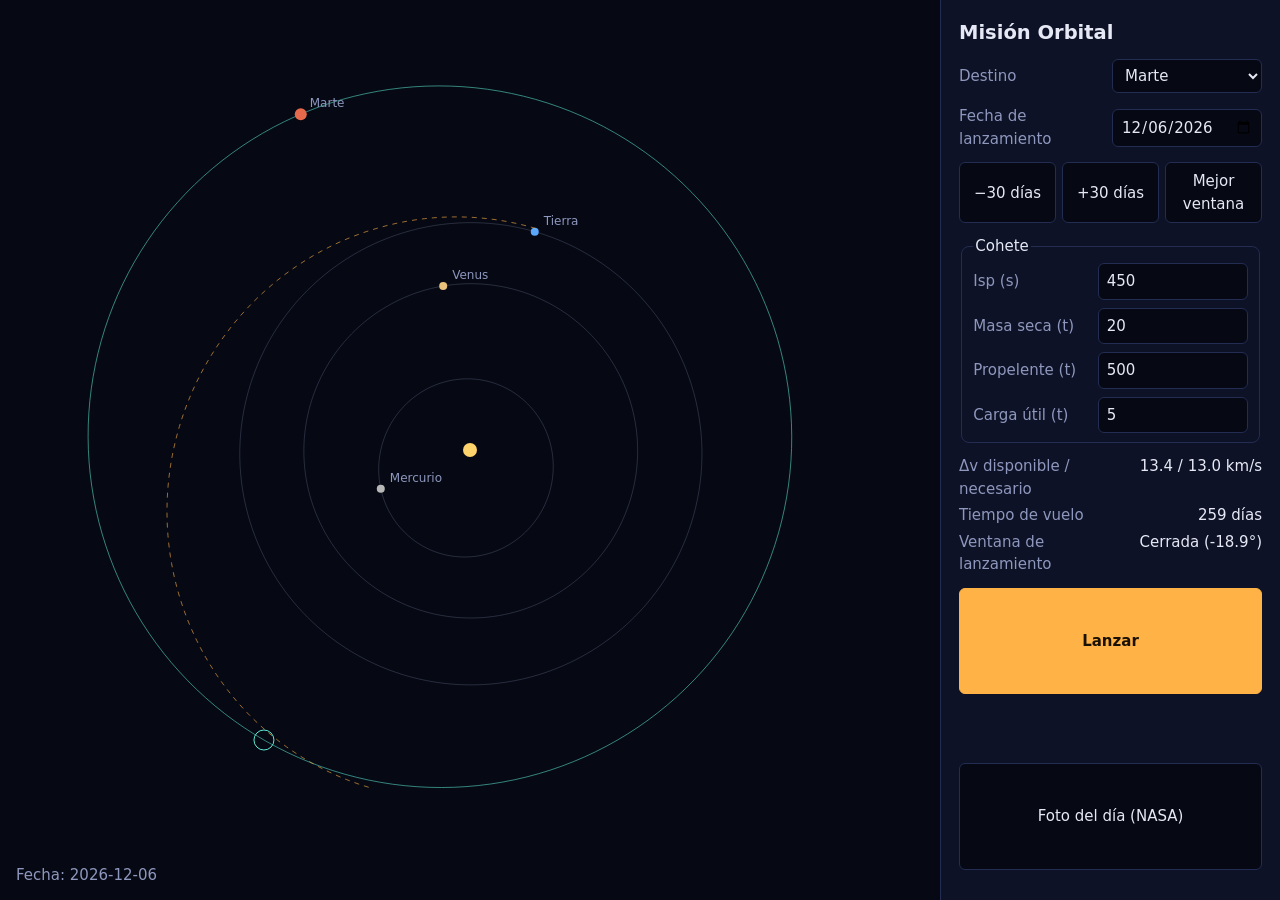
==== index.html @ aad51f3d "Agregar proyecto Mision Orbital" ====
<!DOCTYPE html>
<!-- Indica que el documento utiliza HTML5 -->

<html lang="es">
<!-- Elemento raíz del documento. lang="es" indica que el contenido está en español -->

<head>
    <!-- Contiene información y configuraciones generales de la página -->

    <meta charset="UTF-8">
    <!-- Permite utilizar caracteres especiales como ñ, acentos y símbolos -->

    <meta name="viewport" content="width=device-width, initial-scale=1">
    <!-- Adapta el ancho de la página al dispositivo donde se visualiza.
         initial-scale=1 establece el zoom inicial al 100% -->

    <title>Misión Orbital · codec37</title>
    <!-- Define el título que aparece en la pestaña del navegador -->

    <link rel="stylesheet" href="css/style.css">
    <!-- Conecta el documento HTML con la hoja de estilos CSS.
         Aquí se define el diseño, colores, tamaños y distribución visual -->

</head>

<body>
<!-- Contiene todos los elementos visibles de la página web -->

    <main class="layout">
    <!-- Contenedor principal de la aplicación.
         La clase layout permite aplicar estilos mediante CSS -->

        <section class="map-wrap">
        <!-- Sección destinada a mostrar el mapa del sistema solar -->

            <canvas id="map" aria-label="Mapa 2D del sistema solar"></canvas>
            <!-- Canvas es un área de dibujo donde JavaScript puede representar
                 gráficamente los planetas, órbitas y elementos del sistema solar.

                 id="map" permite identificarlo desde JavaScript.
                 aria-label proporciona una descripción accesible del elemento -->

            <div id="hud" class="hud">
                Elige destino y fecha de lanzamiento
            </div>
            <!-- HUD (Head-Up Display): muestra información sobre la misión
                 directamente sobre el mapa, como mensajes y datos de vuelo -->

        </section>

        <aside class="panel">
        <!-- Panel lateral que contiene los controles y datos de la misión -->

            <h1>Misión Orbital</h1>
            <!-- Título principal de la aplicación -->

            <label>Destino
                <select id="dest"></select>
            </label>
            <!-- Permite seleccionar el planeta o destino de la misión.
                 El select se encuentra vacío inicialmente porque JavaScript
                 puede agregar las opciones dinámicamente.

                 id="dest" permite acceder al selector desde JavaScript -->

            <label>Fecha de lanzamiento
                <input type="date" id="date">
            </label>
            <!-- Campo para seleccionar la fecha de lanzamiento.
                 input type="date" muestra un selector de fechas -->

            <div class="row">
            <!-- Agrupa horizontalmente los botones de control de fechas -->

                <button id="prev" type="button">−30 días</button>
                <!-- Botón que permite retroceder 30 días en la fecha seleccionada -->

                <button id="next" type="button">+30 días</button>
                <!-- Botón que permite avanzar 30 días en la fecha seleccionada -->

                <button id="window" type="button">Mejor ventana</button>
                <!-- Botón que permite buscar la mejor ventana de lanzamiento
                     según las condiciones orbitales -->

            </div>

            <fieldset>
            <!-- Agrupa los parámetros relacionados con el cohete -->

                <legend>Cohete</legend>
                <!-- Título del grupo de parámetros -->

                <label>Isp (s)
                    <input id="isp" type="number" value="450" min="200" max="1000">
                </label>
                <!-- Permite introducir el impulso específico del motor.
                     Se mide en segundos y representa la eficiencia del motor.

                     value="450": valor inicial.
                     min="200": valor mínimo permitido.
                     max="1000": valor máximo permitido -->

                <label>Masa seca (t)
                    <input id="dry" type="number" value="20" min="1">
                </label>
                <!-- Permite introducir la masa del cohete sin combustible.
                     Se expresa en toneladas.
                     value="20" establece la masa inicial -->

                <label>Propelente (t)
                    <input id="prop" type="number" value="500" min="1">
                </label>
                <!-- Permite establecer la cantidad de combustible o propelente.
                     Se expresa en toneladas.
                     value="500" establece la cantidad inicial -->

                <label>Carga útil (t)
                    <input id="pay" type="number" value="5" min="0.1" step="0.1">
                </label>
                <!-- Permite introducir la masa de la carga útil que transportará
                     el cohete, por ejemplo, un satélite o instrumentos científicos.

                     value="5": valor inicial de cinco toneladas.
                     min="0.1": valor mínimo permitido.
                     step="0.1": permite modificar el valor en incrementos de 0.1 -->

            </fieldset>

            <dl class="readout">
            <!-- Lista de descripción que muestra los resultados de los cálculos -->

                <dt>Δv disponible / necesario</dt>
                <dd id="r-dv">–</dd>
                <!-- Δv (Delta-v) representa el cambio de velocidad que puede
                     proporcionar el cohete.

                     El elemento dd muestra el resultado calculado por JavaScript.
                     Inicialmente aparece un guion -->

                <dt>Tiempo de vuelo</dt>
                <dd id="r-days">–</dd>
                <!-- Muestra la duración estimada del viaje espacial.
                     JavaScript actualizará este valor -->

                <dt>Ventana de lanzamiento</dt>
                <dd id="r-win">–</dd>
                <!-- Muestra información sobre las fechas favorables para lanzar
                     el cohete, según la posición orbital de los planetas -->

            </dl>

            <button id="launch" class="primary" type="button">Lanzar</button>
            <!-- Botón principal que ejecuta la simulación del lanzamiento.
                 La clase primary permite darle un estilo visual destacado -->

            <p id="msg" role="status"></p>
            <!-- Espacio destinado a mostrar mensajes al usuario.
                 Por ejemplo: lanzamiento exitoso, misión no viable o errores.

                 role="status" permite que los lectores de pantalla
                 anuncien los cambios de contenido -->

            <button id="apod" type="button">Foto del día (NASA)</button>
            <!-- Botón que permite solicitar la fotografía astronómica del día
                 mediante la API de la NASA -->

            <div id="apodbox"></div>
            <!-- Contenedor donde JavaScript puede insertar la fotografía
                 y la información obtenida de la API de la NASA -->

        </aside>

    </main>

    <!-- Archivos JavaScript que contienen la lógica de la aplicación.
         Se cargan al final del body para que los elementos HTML
         estén disponibles cuando se ejecuten los scripts -->

    <script src="js/config.js"></script>
    <!-- Contiene configuraciones generales de la aplicación -->

    <script src="js/data.js"></script>
    <!-- Contiene los datos necesarios para la simulación,
         como información de los planetas y sus características orbitales -->

    <script src="js/physics.js"></script>
    <!-- Contiene las funciones matemáticas y físicas utilizadas
         para calcular velocidades, Δv y otros parámetros de la misión -->

    <script src="js/api.js"></script>
    <!-- Gestiona las conexiones con servicios externos,
         como la API de la NASA -->

    <script src="js/map.js"></script>
    <!-- Se encarga de dibujar y actualizar el mapa del sistema solar
         utilizando el elemento canvas -->

    <script src="js/main.js"></script>
    <!-- Archivo principal que coordina la aplicación.
         Gestiona los eventos de los botones, los controles,
         los cálculos y la actualización de la interfaz -->

</body>
</html>
<!-- Fin del documento HTML -->
---- css/style.css ----
:root {
    --bg: #060914;
    --panel: #0d1226;
    --line: #232c52;
    --text: #e6e9f5;
    --muted: #8e97bd;
    --amber: #ffb347;
    --teal: #5eead4
}

* {
    box-sizing: border-box
}

html,
body {
    height: 100%;
    margin: 0;
    background: var(--bg);
    color: var(--text);
    font: 15px/1.5 system-ui, -apple-system, "Segoe UI", Roboto, sans-serif
}

.layout {
    display: grid;
    grid-template-columns: 1fr 340px;
    height: 100%
}

.map-wrap {
    position: relative;
    min-height: 320px
}

#map {
    width: 100%;
    height: 100%;
    display: block
}

.hud {
    position: absolute;
    left: 16px;
    bottom: 14px;
    color: var(--muted)
}

.panel {
    background: var(--panel);
    border-left: 1px solid var(--line);
    padding: 18px;
    overflow: auto;
    display: flex;
    flex-direction: column;
    gap: 12px
}

h1 {
    margin: 0;
    font-size: 1.3rem
}

label {
    display: flex;
    justify-content: space-between;
    align-items: center;
    gap: 10px;
    color: var(--muted)
}

input,
select {
    background: var(--bg);
    color: var(--text);
    border: 1px solid var(--line);
    border-radius: 6px;
    padding: 6px 8px;
    font: inherit;
    width: 150px
}

fieldset {
    border: 1px solid var(--line);
    border-radius: 8px;
    display: flex;
    flex-direction: column;
    gap: 8px
}

.row {
    display: flex;
    gap: 6px
}

button {
    background: var(--bg);
    color: var(--text);
    border: 1px solid var(--line);
    border-radius: 6px;
    padding: 7px 10px;
    font: inherit;
    cursor: pointer;
    flex: 1
}

button:hover {
    border-color: var(--teal)
}

button.primary {
    background: var(--amber);
    border-color: var(--amber);
    color: #1a1100;
    font-weight: 600
}

:focus-visible {
    outline: 2px solid var(--teal);
    outline-offset: 2px
}

.readout {
    display: grid;
    grid-template-columns: 1fr auto;
    gap: 4px 10px;
    margin: 0
}

.readout dt {
    color: var(--muted)
}

.readout dd {
    margin: 0;
    text-align: right
}

#msg {
    min-height: 3em;
    margin: 0
}

#apodbox img {
    max-width: 100%;
    border-radius: 6px
}

@media(max-width:800px) {
    .layout {
        grid-template-columns: 1fr;
        grid-template-rows: 55vh auto;
        height: auto
    }

    .panel {
        border-left: 0;
        border-top: 1px solid var(--line)
    }
}
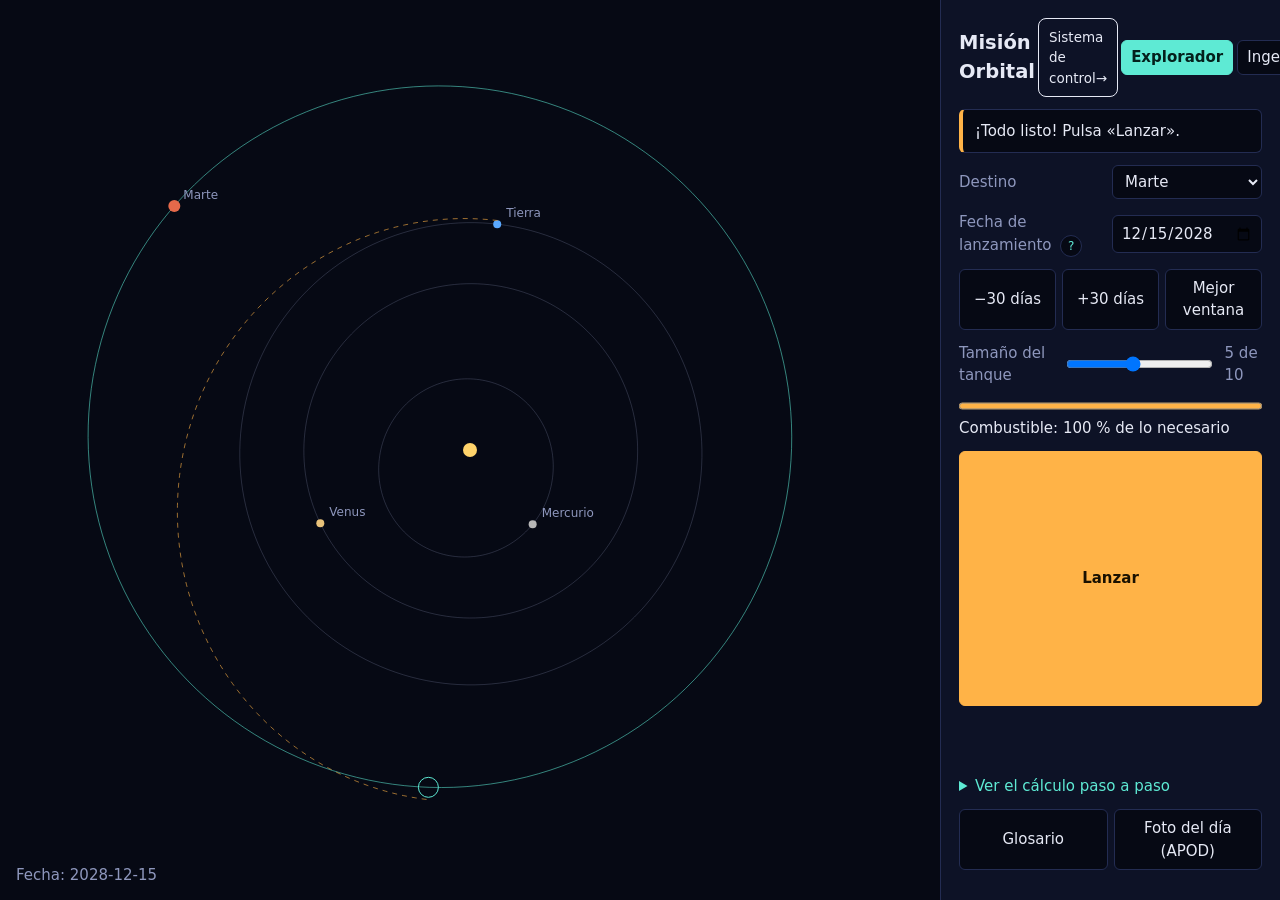
==== commit 270928a0: "Proyecto completo." ====
--- a/index.html
+++ b/index.html
@@ -15,7 +15,7 @@
     <!-- Adapta el ancho de la página al dispositivo donde se visualiza.
          initial-scale=1 establece el zoom inicial al 100% -->
 
-    <title>Misión Orbital · codec37</title>
+    <title>Misión Orbital · Órbita_CodecSystem</title>
     <!-- Define el título que aparece en la pestaña del navegador -->
 
     <link rel="stylesheet" href="css/style.css">
@@ -24,8 +24,10 @@
 
 </head>
 
-<body>
-<!-- Contiene todos los elementos visibles de la página web -->
+<body data-mode="explorer">
+<!-- Contiene todos los elementos visibles de la página web.
+         data-mode indica el modo de juego: "explorer" (niños) o "engineer" (ingeniero).
+         learn.js lo cambia y el CSS muestra u oculta controles según su valor -->
 
     <main class="layout">
     <!-- Contenedor principal de la aplicación.
@@ -52,8 +54,19 @@
         <aside class="panel">
         <!-- Panel lateral que contiene los controles y datos de la misión -->
 
-            <h1>Misión Orbital</h1>
-            <!-- Título principal de la aplicación -->
+            <header class="top">
+                <h1>Misión Orbital</h1>
+                <!-- Título principal de la aplicación -->
+                <a href="SaladeControlDeMisiones.html" class="btn-nav">Sistema de control→</a>
+                <div class="modes" role="group" aria-label="Modo de juego">
+                    <button id="m-kid" type="button" aria-pressed="true">Explorador</button>
+                    <button id="m-eng" type="button" aria-pressed="false">Ingeniero</button>
+                </div>
+                <!-- Botones para cambiar entre el modo simple (niños) y el modo técnico -->
+            </header>
+
+            <p id="hint" class="hint" role="status"></p>
+            <!-- Pista dinámica: learn.js escribe aquí qué hacer a continuación -->
 
             <label>Destino
                 <select id="dest"></select>
@@ -64,7 +77,7 @@
 
                  id="dest" permite acceder al selector desde JavaScript -->
 
-            <label>Fecha de lanzamiento
+            <label><span>Fecha de lanzamiento <button class="term" type="button" data-term="ventana" aria-label="Explicar: ventana">?</button></span>
                 <input type="date" id="date">
             </label>
             <!-- Campo para seleccionar la fecha de lanzamiento.
@@ -85,13 +98,20 @@
 
             </div>
 
-            <fieldset>
-            <!-- Agrupa los parámetros relacionados con el cohete -->
+            <label class="kid"><span>Tamaño del tanque</span>
+                <input id="tank" type="range" min="1" max="10" value="5">
+                <output id="tank-out">5 de 10</output>
+            </label>
+            <!-- Control simple del modo Explorador: cada nivel equivale a 100 t de propelente.
+                 learn.js escribe ese valor en el campo "prop" del modo Ingeniero -->
+
+            <fieldset class="eng">
+            <!-- Agrupa los parámetros relacionados con el cohete (solo modo Ingeniero) -->
 
                 <legend>Cohete</legend>
                 <!-- Título del grupo de parámetros -->
 
-                <label>Isp (s)
+                <label><span>Isp (s) <button class="term" type="button" data-term="isp" aria-label="Explicar: isp">?</button></span>
                     <input id="isp" type="number" value="450" min="200" max="1000">
                 </label>
                 <!-- Permite introducir el impulso específico del motor.
@@ -101,14 +121,14 @@
                      min="200": valor mínimo permitido.
                      max="1000": valor máximo permitido -->
 
-                <label>Masa seca (t)
+                <label><span>Masa seca (t) <button class="term" type="button" data-term="masaseca" aria-label="Explicar: masaseca">?</button></span>
                     <input id="dry" type="number" value="20" min="1">
                 </label>
                 <!-- Permite introducir la masa del cohete sin combustible.
                      Se expresa en toneladas.
                      value="20" establece la masa inicial -->
 
-                <label>Propelente (t)
+                <label><span>Propelente (t) <button class="term" type="button" data-term="propelente" aria-label="Explicar: propelente">?</button></span>
                     <input id="prop" type="number" value="500" min="1">
                 </label>
                 <!-- Permite establecer la cantidad de combustible o propelente.
@@ -127,10 +147,16 @@
 
             </fieldset>
 
-            <dl class="readout">
+            <div class="gauge">
+                <progress id="gauge" max="100" value="0"></progress>
+                <span id="gauge-label"></span>
+            </div>
+            <!-- Medidor de combustible: porcentaje del Δv necesario que tiene el cohete -->
+
+            <dl class="readout eng">
             <!-- Lista de descripción que muestra los resultados de los cálculos -->
 
-                <dt>Δv disponible / necesario</dt>
+                <dt>Δv disponible / necesario <button class="term" type="button" data-term="dv" aria-label="Explicar: dv">?</button></dt>
                 <dd id="r-dv">–</dd>
                 <!-- Δv (Delta-v) representa el cambio de velocidad que puede
                      proporcionar el cohete.
@@ -161,7 +187,17 @@
                  role="status" permite que los lectores de pantalla
                  anuncien los cambios de contenido -->
 
-            <button id="apod" type="button">Foto del día (NASA)</button>
+            <details id="calc">
+                <summary>Ver el cálculo paso a paso</summary>
+                <ol id="steps"></ol>
+                <button class="term wide" type="button" data-term="sci" aria-label="Explicar: sci">¿Qué es 10ⁿ?</button>
+            </details>
+            <!-- Cálculo explicado: learn.js lo rellena con frases (niños) o fórmulas con notación científica -->
+
+            <div class="row">
+                <button id="gl-all" type="button">Glosario</button>
+                <button id="apod" type="button">Foto del día (APOD)</button>
+            </div>
             <!-- Botón que permite solicitar la fotografía astronómica del día
                  mediante la API de la NASA -->
 
@@ -173,6 +209,12 @@
 
     </main>
 
+    <dialog id="glossary">
+        <div id="gl-body"></div>
+        <button id="gl-close" type="button">Cerrar</button>
+    </dialog>
+    <!-- Ventana emergente del glosario: siglas en idioma original y español, versión fácil y técnica -->
+
     <!-- Archivos JavaScript que contienen la lógica de la aplicación.
          Se cargan al final del body para que los elementos HTML
          estén disponibles cuando se ejecuten los scripts -->
@@ -191,6 +233,13 @@
     <script src="js/api.js"></script>
     <!-- Gestiona las conexiones con servicios externos,
          como la API de la NASA -->
+
+    <script src="js/glossary.js"></script>
+    <!-- Textos del glosario (siglas, idioma original, explicaciones) -->
+
+    <script src="js/learn.js"></script>
+    <!-- Capa educativa: modos Explorador/Ingeniero, pistas y cálculo paso a paso.
+         Debe cargarse antes de main.js -->
 
     <script src="js/map.js"></script>
     <!-- Se encarga de dibujar y actualizar el mapa del sistema solar
@@ -200,6 +249,7 @@
     <!-- Archivo principal que coordina la aplicación.
          Gestiona los eventos de los botones, los controles,
          los cálculos y la actualización de la interfaz -->
+        
 
 </body>
 </html>
--- a/css/style.css
+++ b/css/style.css
@@ -156,4 +156,128 @@
         border-left: 0;
         border-top: 1px solid var(--line)
     }
-}+}
+
+/* ===== Capa educativa: modo Explorador/Ingeniero, pistas, glosario ===== */
+
+.top {
+    display:flex;
+    justify-content:space-between;
+    align-items:center;
+    gap:3px
+}
+
+.modes {
+    display:flex;
+    gap:4px
+}
+
+.modes button {
+    flex:none;
+    padding:5px 9px
+}
+
+.modes button[aria-pressed="true"] {
+    background:var(--teal);
+    border-color:var(--teal);
+    color:#04201c;
+    font-weight:600
+}
+
+.hint {
+    margin:0;
+    padding:10px 12px;
+    border:1px solid var(--line);
+    border-left:4px solid var(--amber);
+    border-radius:6px;
+    background:var(--bg)
+}
+
+.term {
+    flex:none;
+    width:22px;
+    height:22px;
+    padding:0;
+    border-radius:50%;
+    font-size:.8rem;
+    color:var(--teal);
+    margin-left:4px
+}
+
+.term.wide {
+    width:auto;
+    border-radius:6px;
+    padding:4px 10px;
+    margin:6px 0 0
+}
+
+[data-mode="explorer"] .eng,[data-mode="engineer"] .kid {
+    display:none
+}
+
+.gauge {
+    display:flex;
+    flex-direction:column;
+    gap:4px
+}
+
+progress {
+    width:100%;
+    height:14px;
+    accent-color:var(--amber)
+}
+
+#steps {
+    margin:8px 0;
+    padding-left:20px;
+    display:flex;
+    flex-direction:column;
+    gap:6px
+}
+
+details>summary {
+    cursor:pointer;
+    color:var(--teal)
+}
+
+dialog {
+    background:var(--panel);
+    color:var(--text);
+    border:1px solid var(--line);
+    border-radius:10px;
+    max-width:560px;
+    max-height:80vh;
+    overflow:auto
+}
+
+dialog::backdrop {
+    background:rgba(0,0,0,.6)
+}
+
+dialog h3 {
+    margin:0 0 6px
+}
+
+dialog p {
+    margin:4px 0
+}
+
+dialog dt {
+    color:var(--amber);
+    margin-top:8px
+}
+
+dialog dd {
+    margin:0
+}
+.btn-nav {
+    display: inline-block;
+    padding: 8px 10px;
+    border: 1px solid currentColor;
+    border-radius: 8px;
+    text-decoration: none;
+    color: inherit;
+    font-size: 0.9rem;
+}
+.btn-nav:hover { opacity: 0.8; }
+
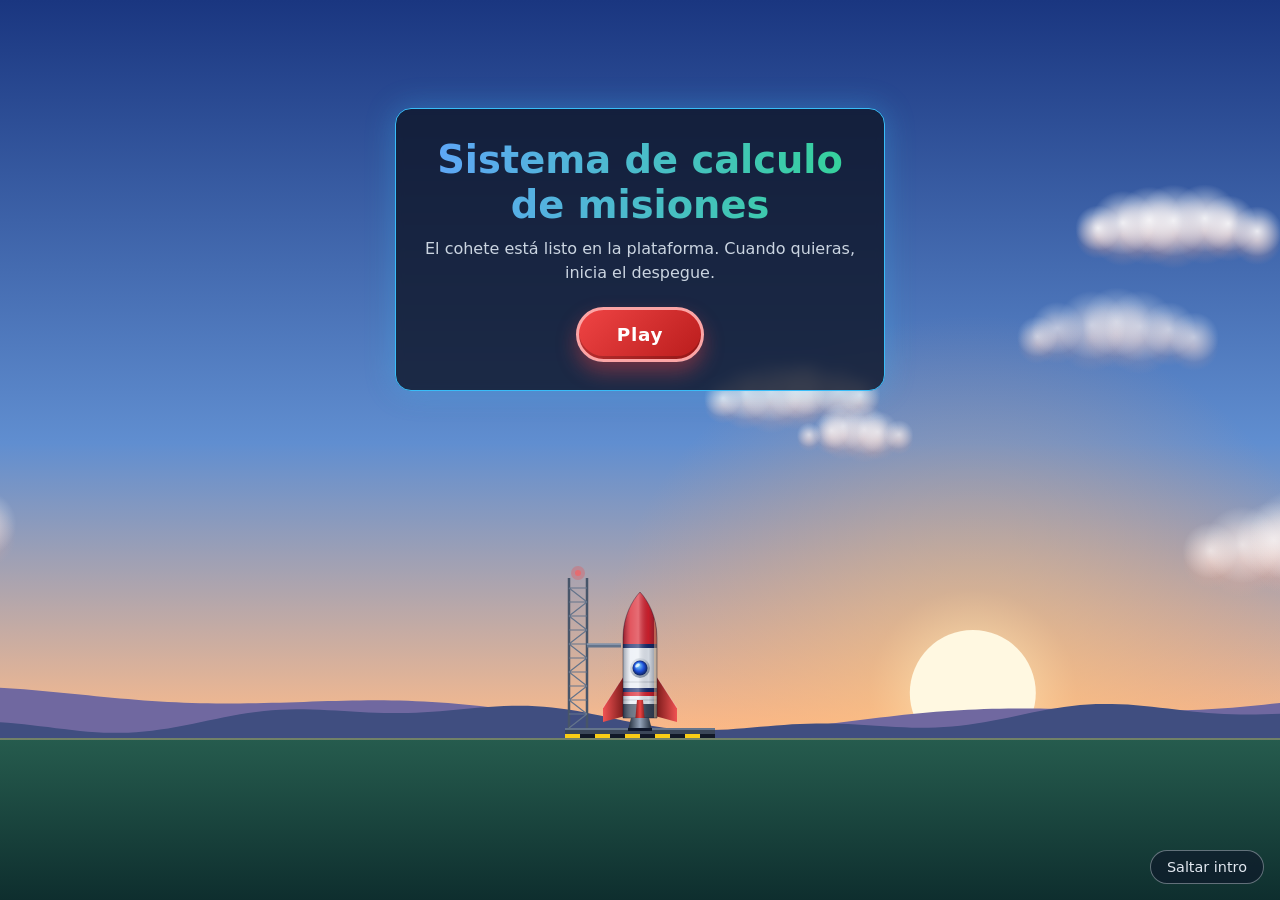
==== commit d1c94b98: "Renombrar página de inicio a index.html" ====
--- a/index.html
+++ b/index.html
@@ -1,256 +1,1146 @@
-
 <!DOCTYPE html>
-<!-- Indica que el documento utiliza HTML5 -->
-
 <html lang="es">
-<!-- Elemento raíz del documento. lang="es" indica que el contenido está en español -->
-
 <head>
-    <!-- Contiene información y configuraciones generales de la página -->
-
     <meta charset="UTF-8">
-    <!-- Permite utilizar caracteres especiales como ñ, acentos y símbolos -->
-
-    <meta name="viewport" content="width=device-width, initial-scale=1">
-    <!-- Adapta el ancho de la página al dispositivo donde se visualiza.
-         initial-scale=1 establece el zoom inicial al 100% -->
-
-    <title>Misión Orbital · Órbita_CodecSystem</title>
-    <!-- Define el título que aparece en la pestaña del navegador -->
-
-    <link rel="stylesheet" href="css/style.css">
-    <!-- Conecta el documento HTML con la hoja de estilos CSS.
-         Aquí se define el diseño, colores, tamaños y distribución visual -->
-
+    <meta name="viewport" content="width=device-width, initial-scale=1.0">
+    <title>Misión Codec</title>
+    <style>
+        html, body {
+            margin: 0;
+            padding: 0;
+            width: 100%;
+            height: 100%;
+            overflow: hidden;
+            background: #0b0f19;
+            font-family: 'Inter', system-ui, -apple-system, 'Segoe UI', sans-serif;
+            color: #fff;
+        }
+
+        #escena {
+            position: fixed;
+            inset: 0;
+            width: 100%;
+            height: 100%;
+            display: block;
+        }
+
+        .capa {
+            position: fixed;
+            inset: 0;
+            pointer-events: none;
+        }
+
+        .oculto { display: none !important; }
+
+        /* ---------- Pantalla de inicio ---------- */
+        #inicio {
+            display: flex;
+            align-items: flex-start;
+            justify-content: center;
+            padding-top: 12vh;
+            text-align: center;
+        }
+
+        .portada {
+            pointer-events: auto;
+            width: min(90vw, 440px);
+            padding: 28px 24px;
+            background: rgba(15, 23, 42, 0.82);
+            border: 1px solid #38bdf8;
+            border-radius: 16px;
+            box-shadow: 0 0 30px rgba(56, 189, 248, 0.3);
+            backdrop-filter: blur(4px);
+        }
+
+        .portada h1 {
+            margin: 0 0 10px;
+            font-size: clamp(1.8rem, 6vw, 2.4rem);
+            font-weight: 800;
+            background: linear-gradient(90deg, #60a5fa, #34d399);
+            -webkit-background-clip: text;
+            background-clip: text;
+            color: transparent;
+        }
+
+        .portada p {
+            margin: 0 0 22px;
+            color: #cbd5e1;
+            line-height: 1.5;
+        }
+
+        .btn-despegar {
+            font: inherit;
+            font-weight: 700;
+            font-size: 1.15rem;
+            letter-spacing: 0.04em;
+            color: #fff;
+            background: linear-gradient(135deg, #ef4444, #b91c1c);
+            border: 3px solid #fca5a5;
+            border-radius: 999px;
+            padding: 14px 38px;
+            cursor: pointer;
+            box-shadow: 0 10px 20px rgba(239, 68, 68, 0.4), inset 0 -3px 0 rgba(0, 0, 0, 0.2);
+            transition: transform 0.1s, box-shadow 0.1s;
+        }
+        .btn-despegar:hover { filter: brightness(1.08); }
+        .btn-despegar:active {
+            transform: translateY(3px);
+            box-shadow: 0 4px 10px rgba(239, 68, 68, 0.4), inset 0 -1px 0 rgba(0, 0, 0, 0.2);
+        }
+
+        /* ---------- Cuenta regresiva ---------- */
+        #cuenta {
+            display: flex;
+            align-items: center;
+            justify-content: center;
+            font-size: clamp(5rem, 22vw, 10rem);
+            font-weight: 800;
+            text-shadow: 0 4px 24px rgba(0, 0, 0, 0.6);
+        }
+        #cuenta.texto { font-size: clamp(2.6rem, 11vw, 5rem); }
+        #cuenta.pulso { animation: pulso 0.9s ease-out; }
+
+        @keyframes pulso {
+            from { transform: scale(1.6); opacity: 0; }
+            25%  { opacity: 1; }
+            to   { transform: scale(1); opacity: 0.9; }
+        }
+
+        /* ---------- Altitud ---------- */
+        #hud {
+            padding: 20px;
+            text-shadow: 1px 1px 4px rgba(0, 0, 0, 0.8);
+        }
+        #hud .etiqueta { font-size: 1.1rem; font-weight: 700; }
+        #altitud { font-size: 2.2rem; font-family: ui-monospace, 'SF Mono', Consolas, monospace; }
+        #hud .meta { font-size: 0.85rem; color: #d1d5db; }
+
+        /* ---------- Saltar intro ---------- */
+        #saltar {
+            position: fixed;
+            right: 16px;
+            bottom: 16px;
+            z-index: 5;
+            font: inherit;
+            font-size: 0.9rem;
+            color: #e2e8f0;
+            background: rgba(15, 23, 42, 0.65);
+            border: 1px solid rgba(226, 232, 240, 0.4);
+            border-radius: 999px;
+            padding: 8px 16px;
+            cursor: pointer;
+        }
+        #saltar:hover { background: rgba(15, 23, 42, 0.9); }
+
+        button:focus-visible {
+            outline: 3px solid #fde047;
+            outline-offset: 3px;
+        }
+
+        /* ---------- Fundido a negro ---------- */
+        #fundido {
+            position: fixed;
+            inset: 0;
+            z-index: 10;
+            background: #000;
+            opacity: 0;
+            pointer-events: none;
+            transition: opacity 0.8s ease;
+        }
+        #fundido.visible { opacity: 1; pointer-events: auto; }
+
+        @media (prefers-reduced-motion: reduce) {
+            #cuenta.pulso { animation: none; }
+        }
+    </style>
 </head>
-
-<body data-mode="explorer">
-<!-- Contiene todos los elementos visibles de la página web.
-         data-mode indica el modo de juego: "explorer" (niños) o "engineer" (ingeniero).
-         learn.js lo cambia y el CSS muestra u oculta controles según su valor -->
-
-    <main class="layout">
-    <!-- Contenedor principal de la aplicación.
-         La clase layout permite aplicar estilos mediante CSS -->
-
-        <section class="map-wrap">
-        <!-- Sección destinada a mostrar el mapa del sistema solar -->
-
-            <canvas id="map" aria-label="Mapa 2D del sistema solar"></canvas>
-            <!-- Canvas es un área de dibujo donde JavaScript puede representar
-                 gráficamente los planetas, órbitas y elementos del sistema solar.
-
-                 id="map" permite identificarlo desde JavaScript.
-                 aria-label proporciona una descripción accesible del elemento -->
-
-            <div id="hud" class="hud">
-                Elige destino y fecha de lanzamiento
-            </div>
-            <!-- HUD (Head-Up Display): muestra información sobre la misión
-                 directamente sobre el mapa, como mensajes y datos de vuelo -->
-
-        </section>
-
-        <aside class="panel">
-        <!-- Panel lateral que contiene los controles y datos de la misión -->
-
-            <header class="top">
-                <h1>Misión Orbital</h1>
-                <!-- Título principal de la aplicación -->
-                <a href="SaladeControlDeMisiones.html" class="btn-nav">Sistema de control→</a>
-                <div class="modes" role="group" aria-label="Modo de juego">
-                    <button id="m-kid" type="button" aria-pressed="true">Explorador</button>
-                    <button id="m-eng" type="button" aria-pressed="false">Ingeniero</button>
-                </div>
-                <!-- Botones para cambiar entre el modo simple (niños) y el modo técnico -->
-            </header>
-
-            <p id="hint" class="hint" role="status"></p>
-            <!-- Pista dinámica: learn.js escribe aquí qué hacer a continuación -->
-
-            <label>Destino
-                <select id="dest"></select>
-            </label>
-            <!-- Permite seleccionar el planeta o destino de la misión.
-                 El select se encuentra vacío inicialmente porque JavaScript
-                 puede agregar las opciones dinámicamente.
-
-                 id="dest" permite acceder al selector desde JavaScript -->
-
-            <label><span>Fecha de lanzamiento <button class="term" type="button" data-term="ventana" aria-label="Explicar: ventana">?</button></span>
-                <input type="date" id="date">
-            </label>
-            <!-- Campo para seleccionar la fecha de lanzamiento.
-                 input type="date" muestra un selector de fechas -->
-
-            <div class="row">
-            <!-- Agrupa horizontalmente los botones de control de fechas -->
-
-                <button id="prev" type="button">−30 días</button>
-                <!-- Botón que permite retroceder 30 días en la fecha seleccionada -->
-
-                <button id="next" type="button">+30 días</button>
-                <!-- Botón que permite avanzar 30 días en la fecha seleccionada -->
-
-                <button id="window" type="button">Mejor ventana</button>
-                <!-- Botón que permite buscar la mejor ventana de lanzamiento
-                     según las condiciones orbitales -->
-
-            </div>
-
-            <label class="kid"><span>Tamaño del tanque</span>
-                <input id="tank" type="range" min="1" max="10" value="5">
-                <output id="tank-out">5 de 10</output>
-            </label>
-            <!-- Control simple del modo Explorador: cada nivel equivale a 100 t de propelente.
-                 learn.js escribe ese valor en el campo "prop" del modo Ingeniero -->
-
-            <fieldset class="eng">
-            <!-- Agrupa los parámetros relacionados con el cohete (solo modo Ingeniero) -->
-
-                <legend>Cohete</legend>
-                <!-- Título del grupo de parámetros -->
-
-                <label><span>Isp (s) <button class="term" type="button" data-term="isp" aria-label="Explicar: isp">?</button></span>
-                    <input id="isp" type="number" value="450" min="200" max="1000">
-                </label>
-                <!-- Permite introducir el impulso específico del motor.
-                     Se mide en segundos y representa la eficiencia del motor.
-
-                     value="450": valor inicial.
-                     min="200": valor mínimo permitido.
-                     max="1000": valor máximo permitido -->
-
-                <label><span>Masa seca (t) <button class="term" type="button" data-term="masaseca" aria-label="Explicar: masaseca">?</button></span>
-                    <input id="dry" type="number" value="20" min="1">
-                </label>
-                <!-- Permite introducir la masa del cohete sin combustible.
-                     Se expresa en toneladas.
-                     value="20" establece la masa inicial -->
-
-                <label><span>Propelente (t) <button class="term" type="button" data-term="propelente" aria-label="Explicar: propelente">?</button></span>
-                    <input id="prop" type="number" value="500" min="1">
-                </label>
-                <!-- Permite establecer la cantidad de combustible o propelente.
-                     Se expresa en toneladas.
-                     value="500" establece la cantidad inicial -->
-
-                <label>Carga útil (t)
-                    <input id="pay" type="number" value="5" min="0.1" step="0.1">
-                </label>
-                <!-- Permite introducir la masa de la carga útil que transportará
-                     el cohete, por ejemplo, un satélite o instrumentos científicos.
-
-                     value="5": valor inicial de cinco toneladas.
-                     min="0.1": valor mínimo permitido.
-                     step="0.1": permite modificar el valor en incrementos de 0.1 -->
-
-            </fieldset>
-
-            <div class="gauge">
-                <progress id="gauge" max="100" value="0"></progress>
-                <span id="gauge-label"></span>
-            </div>
-            <!-- Medidor de combustible: porcentaje del Δv necesario que tiene el cohete -->
-
-            <dl class="readout eng">
-            <!-- Lista de descripción que muestra los resultados de los cálculos -->
-
-                <dt>Δv disponible / necesario <button class="term" type="button" data-term="dv" aria-label="Explicar: dv">?</button></dt>
-                <dd id="r-dv">–</dd>
-                <!-- Δv (Delta-v) representa el cambio de velocidad que puede
-                     proporcionar el cohete.
-
-                     El elemento dd muestra el resultado calculado por JavaScript.
-                     Inicialmente aparece un guion -->
-
-                <dt>Tiempo de vuelo</dt>
-                <dd id="r-days">–</dd>
-                <!-- Muestra la duración estimada del viaje espacial.
-                     JavaScript actualizará este valor -->
-
-                <dt>Ventana de lanzamiento</dt>
-                <dd id="r-win">–</dd>
-                <!-- Muestra información sobre las fechas favorables para lanzar
-                     el cohete, según la posición orbital de los planetas -->
-
-            </dl>
-
-            <button id="launch" class="primary" type="button">Lanzar</button>
-            <!-- Botón principal que ejecuta la simulación del lanzamiento.
-                 La clase primary permite darle un estilo visual destacado -->
-
-            <p id="msg" role="status"></p>
-            <!-- Espacio destinado a mostrar mensajes al usuario.
-                 Por ejemplo: lanzamiento exitoso, misión no viable o errores.
-
-                 role="status" permite que los lectores de pantalla
-                 anuncien los cambios de contenido -->
-
-            <details id="calc">
-                <summary>Ver el cálculo paso a paso</summary>
-                <ol id="steps"></ol>
-                <button class="term wide" type="button" data-term="sci" aria-label="Explicar: sci">¿Qué es 10ⁿ?</button>
-            </details>
-            <!-- Cálculo explicado: learn.js lo rellena con frases (niños) o fórmulas con notación científica -->
-
-            <div class="row">
-                <button id="gl-all" type="button">Glosario</button>
-                <button id="apod" type="button">Foto del día (APOD)</button>
-            </div>
-            <!-- Botón que permite solicitar la fotografía astronómica del día
-                 mediante la API de la NASA -->
-
-            <div id="apodbox"></div>
-            <!-- Contenedor donde JavaScript puede insertar la fotografía
-                 y la información obtenida de la API de la NASA -->
-
-        </aside>
-
-    </main>
-
-    <dialog id="glossary">
-        <div id="gl-body"></div>
-        <button id="gl-close" type="button">Cerrar</button>
-    </dialog>
-    <!-- Ventana emergente del glosario: siglas en idioma original y español, versión fácil y técnica -->
-
-    <!-- Archivos JavaScript que contienen la lógica de la aplicación.
-         Se cargan al final del body para que los elementos HTML
-         estén disponibles cuando se ejecuten los scripts -->
-
-    <script src="js/config.js"></script>
-    <!-- Contiene configuraciones generales de la aplicación -->
-
-    <script src="js/data.js"></script>
-    <!-- Contiene los datos necesarios para la simulación,
-         como información de los planetas y sus características orbitales -->
-
-    <script src="js/physics.js"></script>
-    <!-- Contiene las funciones matemáticas y físicas utilizadas
-         para calcular velocidades, Δv y otros parámetros de la misión -->
-
-    <script src="js/api.js"></script>
-    <!-- Gestiona las conexiones con servicios externos,
-         como la API de la NASA -->
-
-    <script src="js/glossary.js"></script>
-    <!-- Textos del glosario (siglas, idioma original, explicaciones) -->
-
-    <script src="js/learn.js"></script>
-    <!-- Capa educativa: modos Explorador/Ingeniero, pistas y cálculo paso a paso.
-         Debe cargarse antes de main.js -->
-
-    <script src="js/map.js"></script>
-    <!-- Se encarga de dibujar y actualizar el mapa del sistema solar
-         utilizando el elemento canvas -->
-
-    <script src="js/main.js"></script>
-    <!-- Archivo principal que coordina la aplicación.
-         Gestiona los eventos de los botones, los controles,
-         los cálculos y la actualización de la interfaz -->
-        
-
+<body>
+
+    <canvas id="escena"></canvas>
+
+    <!-- Pantalla de inicio -->
+    <div id="inicio" class="capa">
+        <div class="portada">
+            <h1>Sistema de calculo de misiones</h1>
+            <p>El cohete está listo en la plataforma. Cuando quieras, inicia el despegue.</p>
+            <button id="btnDespegar" class="btn-despegar">Play</button>
+        </div>
+    </div>
+
+    <!-- Cuenta regresiva -->
+    <div id="cuenta" class="capa oculto" aria-live="assertive"></div>
+
+    <!-- Altitud -->
+    <div id="hud" class="capa oculto">
+        <div class="etiqueta">ALTITUD</div>
+        <div id="altitud">0 km</div>
+        <div class="meta">Meta: 100 km</div>
+    </div>
+
+    <button id="saltar">Saltar intro</button>
+    <div id="fundido"></div>
+
+    <script>
+        /* =====================================================
+           CONFIGURACIÓN: cambia aquí lo que necesites
+           ===================================================== */
+        const CONFIG = {
+            GAME_URL: 'PaginaInicio.html',      // Página de tu juego (ruta relativa o completa)
+            CUENTA: 3,                   // Segundos de cuenta regresiva
+            ALTITUD_ESCAPE: 10000,       // Distancia de subida antes de pasar al juego
+            ACELERACION: 280,            // Qué tan rápido acelera el cohete (px/s²)
+            SONIDO: true,                // Rugido de motor (se activa al pulsar DESPEGAR)
+            SALTAR_AUTOMATICO: false,    // true = si ya vio la intro en esta sesión, va directo al juego
+            CLAVE_SESION: 'introVista'
+        };
+
+        /* =====================================================
+           REFERENCIAS Y ESTADO
+           ===================================================== */
+        const canvas = document.getElementById('escena');
+        const ctx = canvas.getContext('2d');
+        const elInicio = document.getElementById('inicio');
+        const elCuenta = document.getElementById('cuenta');
+        const elHud = document.getElementById('hud');
+        const elAltitud = document.getElementById('altitud');
+        const elFundido = document.getElementById('fundido');
+        const btnDespegar = document.getElementById('btnDespegar');
+        const btnSaltar = document.getElementById('saltar');
+
+        const reducirMovimiento = window.matchMedia('(prefers-reduced-motion: reduce)').matches;
+
+        let estado = 'IDLE'; // IDLE -> COUNTDOWN -> LIFTOFF -> DONE
+        let ancho = 0, alto = 0;
+        let tiempo = 0;          // segundos desde que empezó la cuenta
+        let ultimoNumero = null;
+        let altitud = 0;         // píxeles recorridos hacia arriba
+        let velocidad = 0;
+        let temblorX = 0;
+        let particulas = [];
+        let estrellas = [];
+        let yendoAlJuego = false;
+        let nubes = [];
+        let reloj = 0;           // segundos totales (parpadeo de estrellas, deriva de nubes)
+        let fugaz = null;        // estrella fugaz activa
+
+        const cohete = { x: 0, ancho: 34, alto: 88 };
+
+        /* =====================================================
+           SESIÓN: saltar la intro si ya se vio
+           ===================================================== */
+        function yaVista() {
+            try { return sessionStorage.getItem(CONFIG.CLAVE_SESION) === '1'; }
+            catch (e) { return false; }
+        }
+        function marcarVista() {
+            try { sessionStorage.setItem(CONFIG.CLAVE_SESION, '1'); } catch (e) {}
+        }
+
+        if (CONFIG.SALTAR_AUTOMATICO && yaVista()) {
+            location.replace(CONFIG.GAME_URL);
+        }
+
+        // Precarga del juego para que abra más rápido al llegar
+        (function precargar() {
+            const link = document.createElement('link');
+            link.rel = 'prefetch';
+            link.href = CONFIG.GAME_URL;
+            document.head.appendChild(link);
+        })();
+
+        /* =====================================================
+           CANVAS (nítido en pantallas retina y celulares)
+           ===================================================== */
+        function redimensionar() {
+            const dpr = window.devicePixelRatio || 1;
+            ancho = window.innerWidth;
+            alto = window.innerHeight;
+            canvas.width = Math.floor(ancho * dpr);
+            canvas.height = Math.floor(alto * dpr);
+            ctx.setTransform(dpr, 0, 0, dpr, 0, 0);
+            cohete.x = ancho / 2;
+
+            estrellas = [];
+            const colores = ['255,255,255', '255,255,255', '190,210,255', '255,226,190'];
+            for (let i = 0; i < 150; i++) {
+                const grande = Math.random() < 0.08;
+                estrellas.push({
+                    x: Math.random() * ancho,
+                    y: Math.random() * alto,
+                    r: grande ? Math.random() * 0.9 + 1.5 : Math.random() * 1.1 + 0.3,
+                    c: colores[Math.floor(Math.random() * colores.length)],
+                    br: Math.random() * 0.5 + 0.5,
+                    fase: Math.random() * Math.PI * 2,
+                    vel: Math.random() * 2 + 0.8,
+                    brillo: grande
+                });
+            }
+
+            nubes = [];
+            for (let i = 0; i < 30; i++) {
+                const frente = i < 5;
+                const n = 5 + Math.floor(Math.random() * 3);
+                const puffs = [];
+                for (let k = 0; k < n; k++) {
+                    const u = k / (n - 1);
+                    const arco = Math.sin(u * Math.PI);
+                    puffs.push({
+                        dx: (k - (n - 1) / 2) * 28 + (Math.random() * 10 - 5),
+                        dy: -arco * 12 + (Math.random() * 6 - 3),
+                        r: 20 + arco * 16 + Math.random() * 8
+                    });
+                }
+                nubes.push({
+                    x: Math.random() * (ancho + 400),
+                    h: frente ? 500 + Math.random() * 3500 : 200 + Math.random() * 4200,
+                    z: frente ? 1 : 0.6 + Math.random() * 0.4,
+                    s: frente ? 1.6 + Math.random() * 0.8 : 0.6 + Math.random() * 1.1,
+                    vel: 6 + Math.random() * 16,
+                    alfa: frente ? 0.3 : 0.5 + Math.random() * 0.35,
+                    frente: frente,
+                    puffs: puffs
+                });
+            }
+        }
+        window.addEventListener('resize', redimensionar);
+
+        /* =====================================================
+           POSICIONES (cohete en plataforma -> cámara que lo sigue)
+           ===================================================== */
+        function sueloBase() { return alto * 0.82; }
+        function offsetSuelo() { return cohete.alto / 2 + 20; }
+        function cohetePlataformaY() { return sueloBase() - offsetSuelo(); }
+        function objetivoCamaraY() { return alto * 0.55; }
+
+        function cohetePosY() {
+            return Math.max(objetivoCamaraY(), cohetePlataformaY() - altitud);
+        }
+        function sueloY() {
+            return cohetePosY() + altitud + offsetSuelo();
+        }
+
+        /* =====================================================
+           SONIDO (opcional, generado con Web Audio, sin archivos)
+           ===================================================== */
+        let audio = null;
+
+        function iniciarSonido() {
+            if (!CONFIG.SONIDO) return;
+            try {
+                const AC = window.AudioContext || window.webkitAudioContext;
+                const ac = new AC();
+                const largo = ac.sampleRate * 2;
+                const buffer = ac.createBuffer(1, largo, ac.sampleRate);
+                const datos = buffer.getChannelData(0);
+                let previo = 0;
+                for (let i = 0; i < largo; i++) {
+                    const blanco = Math.random() * 2 - 1;
+                    previo = (previo + 0.02 * blanco) / 1.02;
+                    datos[i] = previo * 3.5;
+                }
+                const fuente = ac.createBufferSource();
+                fuente.buffer = buffer;
+                fuente.loop = true;
+                const filtro = ac.createBiquadFilter();
+                filtro.type = 'lowpass';
+                filtro.frequency.value = 150;
+                const ganancia = ac.createGain();
+                ganancia.gain.value = 0;
+                fuente.connect(filtro);
+                filtro.connect(ganancia);
+                ganancia.connect(ac.destination);
+                fuente.start();
+                audio = { ac, filtro, ganancia };
+            } catch (e) {
+                audio = null;
+            }
+        }
+
+        // intensidad de 0 a 1
+        function ajustarSonido(intensidad) {
+            if (!audio) return;
+            const t = audio.ac.currentTime;
+            audio.ganancia.gain.setTargetAtTime(0.7 * intensidad, t, 0.25);
+            audio.filtro.frequency.setTargetAtTime(150 + intensidad * 750, t, 0.25);
+        }
+
+        /* =====================================================
+           PARTÍCULAS (fuego y humo)
+           ===================================================== */
+        function emitir(intensidad) {
+            const cantidad = Math.ceil(2 * intensidad);
+            const baseX = cohete.x + temblorX;
+            const baseY = cohetePosY() + cohete.alto / 2 + 12;
+            const cercaDelSuelo = altitud < 300;
+
+            for (let i = 0; i < cantidad; i++) {
+                // Fuego
+                const vidaFuego = 0.5 + Math.random() * 0.4;
+                particulas.push({
+                    tipo: 'fuego',
+                    x: baseX + (Math.random() * 8 - 4),
+                    y: baseY,
+                    vx: (Math.random() * 2 - 1) * 55,
+                    vy: 280 + Math.random() * 220 + velocidad * 0.15,
+                    vida: vidaFuego, vidaMax: vidaFuego,
+                    color: Math.random() > 0.5 ? '255,140,40' : '255,205,70',
+                    tam: Math.random() * 5 + 3
+                });
+                // Humo
+                const vidaHumo = 1.1 + Math.random() * 0.7;
+                particulas.push({
+                    tipo: 'humo',
+                    x: baseX + (Math.random() * 20 - 10),
+                    y: baseY + 8,
+                    vx: (Math.random() * 2 - 1) * (cercaDelSuelo ? 200 : 70),
+                    vy: 120 + Math.random() * 120,
+                    vida: vidaHumo, vidaMax: vidaHumo,
+                    color: '226,232,240',
+                    tam: Math.random() * 9 + 5
+                });
+            }
+        }
+
+        function actualizarParticulas(dt, desplazamientoCamara) {
+            for (let i = particulas.length - 1; i >= 0; i--) {
+                const p = particulas[i];
+                p.x += p.vx * dt;
+                p.y += p.vy * dt + desplazamientoCamara;
+                p.vida -= dt;
+                if (p.vida <= 0) particulas.splice(i, 1);
+            }
+        }
+
+        /* =====================================================
+           CUENTA REGRESIVA
+           ===================================================== */
+        function mostrarTexto(texto, esPalabra) {
+            elCuenta.textContent = texto;
+            elCuenta.classList.toggle('texto', !!esPalabra);
+            elCuenta.classList.remove('pulso');
+            void elCuenta.offsetWidth; // reinicia la animación
+            if (!reducirMovimiento) elCuenta.classList.add('pulso');
+            elCuenta.classList.remove('oculto');
+        }
+
+        function despegar() {
+            if (estado !== 'IDLE') return;
+            estado = 'COUNTDOWN';
+            tiempo = 0;
+            ultimoNumero = null;
+            elInicio.classList.add('oculto');
+            iniciarSonido();
+            ajustarSonido(0.12);
+        }
+
+        function irAlJuego() {
+            if (yendoAlJuego) return;
+            yendoAlJuego = true;
+            estado = 'DONE';
+            marcarVista();
+            ajustarSonido(0);
+            elFundido.classList.add('visible');
+            setTimeout(() => { location.href = CONFIG.GAME_URL; }, 800);
+        }
+
+        btnDespegar.addEventListener('click', despegar);
+        btnSaltar.addEventListener('click', irAlJuego);
+        window.addEventListener('keydown', (e) => {
+            if ((e.code === 'Space' || e.code === 'Enter') && estado === 'IDLE') {
+                e.preventDefault();
+                despegar();
+            }
+        });
+
+        /* =====================================================
+           ACTUALIZACIÓN POR FOTOGRAMA
+           ===================================================== */
+        function actualizar(dt) {
+            reloj += dt;
+            const sueloAntes = sueloY();
+
+            if (estado === 'COUNTDOWN') {
+                tiempo += dt;
+
+                const restante = Math.ceil(CONFIG.CUENTA - tiempo);
+                if (restante > 0 && restante !== ultimoNumero) {
+                    ultimoNumero = restante;
+                    mostrarTexto(String(restante), false);
+                }
+
+                const avance = Math.min(tiempo / CONFIG.CUENTA, 1);
+                temblorX = reducirMovimiento ? 0 : (Math.random() - 0.5) * (1 + avance * 5);
+
+                if (tiempo > CONFIG.CUENTA - 1.5) {
+                    emitir(0.5);
+                    ajustarSonido(0.35);
+                }
+
+                if (tiempo >= CONFIG.CUENTA) {
+                    estado = 'LIFTOFF';
+                    mostrarTexto('¡Despegue!', true);
+                    elHud.classList.remove('oculto');
+                    setTimeout(() => elCuenta.classList.add('oculto'), 1200);
+                }
+            } else if (estado === 'LIFTOFF') {
+                velocidad += CONFIG.ACELERACION * dt;
+                altitud += velocidad * dt;
+                temblorX = reducirMovimiento ? 0 : (Math.random() - 0.5) * 2;
+
+                emitir(1);
+                ajustarSonido(Math.min(0.6 + altitud / CONFIG.ALTITUD_ESCAPE, 1));
+                elAltitud.textContent = Math.floor(altitud / 100) + ' km';
+
+                if (altitud >= CONFIG.ALTITUD_ESCAPE) irAlJuego();
+            }
+
+            // Estrella fugaz ocasional cuando ya hay cielo oscuro
+            const prog = Math.min(altitud / CONFIG.ALTITUD_ESCAPE, 1);
+            if (!reducirMovimiento && !fugaz && prog > 0.3 && Math.random() < dt * 0.35) {
+                fugaz = {
+                    x: ancho * (0.35 + Math.random() * 0.65),
+                    y: alto * (0.05 + Math.random() * 0.3),
+                    vx: -(500 + Math.random() * 300),
+                    vy: 250 + Math.random() * 150,
+                    vida: 0.7, vidaMax: 0.7
+                };
+            }
+            if (fugaz) {
+                fugaz.x += fugaz.vx * dt;
+                fugaz.y += fugaz.vy * dt;
+                fugaz.vida -= dt;
+                if (fugaz.vida <= 0) fugaz = null;
+            }
+
+            // La cámara sigue al cohete: las partículas bajan con el suelo
+            const desplazamientoCamara = sueloY() - sueloAntes;
+            actualizarParticulas(dt, desplazamientoCamara);
+        }
+
+        /* =====================================================
+           DIBUJO
+           ===================================================== */
+        /* ---------- Utilidades de color ---------- */
+        function limitar(v, a, b) { return Math.max(a, Math.min(b, v)); }
+        function suavizar(t) { t = limitar(t, 0, 1); return t * t * (3 - 2 * t); }
+        function mezcla(a, b, t) {
+            return [a[0] + (b[0] - a[0]) * t, a[1] + (b[1] - a[1]) * t, a[2] + (b[2] - a[2]) * t];
+        }
+        function rgb(c, a) {
+            return 'rgba(' + Math.round(c[0]) + ',' + Math.round(c[1]) + ',' + Math.round(c[2]) + ',' + (a === undefined ? 1 : a) + ')';
+        }
+
+        // Amanecer abajo, espacio profundo arriba
+        const CIELO_SUELO = { arriba: [26, 54, 128], medio: [96, 142, 208], horizonte: [255, 188, 138] };
+        const CIELO_ESPACIO = { arriba: [1, 2, 8], medio: [4, 7, 22], horizonte: [12, 14, 40] };
+
+        function motorEncendido() {
+            return estado === 'LIFTOFF' || estado === 'DONE' ||
+                   (estado === 'COUNTDOWN' && tiempo > CONFIG.CUENTA - 1.5);
+        }
+
+        /* ---------- Cielo ---------- */
+        function dibujarCielo(progreso, gy) {
+            const t = suavizar(progreso);
+            const hy = Math.max(gy, alto * 0.6);
+            const g = ctx.createLinearGradient(0, 0, 0, hy);
+            g.addColorStop(0, rgb(mezcla(CIELO_SUELO.arriba, CIELO_ESPACIO.arriba, t)));
+            g.addColorStop(0.6, rgb(mezcla(CIELO_SUELO.medio, CIELO_ESPACIO.medio, t)));
+            g.addColorStop(1, rgb(mezcla(CIELO_SUELO.horizonte, CIELO_ESPACIO.horizonte, t)));
+            ctx.fillStyle = g;
+            ctx.fillRect(0, 0, ancho, alto);
+        }
+
+        function dibujarNebulosas(progreso) {
+            const a = suavizar((progreso - 0.45) * 2.2) * 0.2;
+            if (a <= 0.005) return;
+            const manchas = [
+                { x: 0.22, y: 0.28, r: 0.55, c: '110,80,200' },
+                { x: 0.82, y: 0.62, r: 0.5, c: '50,110,200' },
+                { x: 0.5, y: 0.1, r: 0.4, c: '190,80,170' }
+            ];
+            const m = Math.max(ancho, alto);
+            for (const n of manchas) {
+                const x = n.x * ancho, y = n.y * alto, r = n.r * m;
+                const g = ctx.createRadialGradient(x, y, 0, x, y, r);
+                g.addColorStop(0, 'rgba(' + n.c + ',' + a + ')');
+                g.addColorStop(1, 'rgba(' + n.c + ',0)');
+                ctx.fillStyle = g;
+                ctx.fillRect(x - r, y - r, r * 2, r * 2);
+            }
+        }
+
+        function dibujarEstrellas(progreso) {
+            if (progreso < 0.05) return;
+            for (const s of estrellas) {
+                const base = limitar(progreso * 2.2 - 0.2 - (s.y / alto) * 0.6, 0, 1);
+                if (base <= 0.01) continue;
+                const brillo = reducirMovimiento ? 1 : 0.65 + 0.35 * Math.sin(reloj * s.vel + s.fase);
+                const a = base * brillo * s.br;
+                ctx.fillStyle = 'rgba(' + s.c + ',' + a + ')';
+                ctx.beginPath();
+                ctx.arc(s.x, s.y, s.r, 0, Math.PI * 2);
+                ctx.fill();
+                if (s.brillo && a > 0.3) {
+                    ctx.strokeStyle = 'rgba(' + s.c + ',' + (a * 0.5) + ')';
+                    ctx.lineWidth = 1;
+                    ctx.beginPath();
+                    ctx.moveTo(s.x - s.r * 4, s.y);
+                    ctx.lineTo(s.x + s.r * 4, s.y);
+                    ctx.moveTo(s.x, s.y - s.r * 4);
+                    ctx.lineTo(s.x, s.y + s.r * 4);
+                    ctx.stroke();
+                }
+            }
+        }
+
+        function dibujarFugaz() {
+            if (!fugaz) return;
+            const a = fugaz.vida / fugaz.vidaMax;
+            const lx = fugaz.x - fugaz.vx * 0.14;
+            const ly = fugaz.y - fugaz.vy * 0.14;
+            const g = ctx.createLinearGradient(fugaz.x, fugaz.y, lx, ly);
+            g.addColorStop(0, 'rgba(255,255,255,' + a + ')');
+            g.addColorStop(1, 'rgba(255,255,255,0)');
+            ctx.strokeStyle = g;
+            ctx.lineWidth = 1.8;
+            ctx.lineCap = 'round';
+            ctx.beginPath();
+            ctx.moveTo(fugaz.x, fugaz.y);
+            ctx.lineTo(lx, ly);
+            ctx.stroke();
+            ctx.lineCap = 'butt';
+        }
+
+        function dibujarSol(progreso, scroll) {
+            const alfa = 1 - suavizar(progreso * 1.7);
+            if (alfa <= 0.01) return;
+            const sx = ancho * 0.76;
+            const sy = sueloBase() - alto * 0.05 + scroll * 0.3;
+            const r = Math.min(ancho, alto) * 0.07;
+            const R = r * 6;
+            const g = ctx.createRadialGradient(sx, sy, r * 0.2, sx, sy, R);
+            g.addColorStop(0, 'rgba(255,236,190,' + (0.9 * alfa) + ')');
+            g.addColorStop(0.25, 'rgba(255,190,120,' + (0.45 * alfa) + ')');
+            g.addColorStop(1, 'rgba(255,160,100,0)');
+            ctx.fillStyle = g;
+            ctx.fillRect(sx - R, sy - R, R * 2, R * 2);
+            ctx.fillStyle = 'rgba(255,248,225,' + alfa + ')';
+            ctx.beginPath();
+            ctx.arc(sx, sy, r, 0, Math.PI * 2);
+            ctx.fill();
+        }
+
+               function dibujarLuna(progreso) {
+            const k = suavizar((progreso - 0.5) * 2);
+            if (k <= 0.01) return;
+            const r = 14 + 56 * k;          // más grande que Marte: la Luna se ve cerca
+            const mx = ancho * 0.78;
+            const my = alto * 0.2;
+
+            ctx.save();
+            ctx.globalAlpha = k;
+
+            // Halo plateado
+            const halo = ctx.createRadialGradient(mx, my, r * 0.8, mx, my, r * 2.2);
+            halo.addColorStop(0, 'rgba(200,220,255,0.25)');
+            halo.addColorStop(1, 'rgba(200,220,255,0)');
+            ctx.fillStyle = halo;
+            ctx.fillRect(mx - r * 2.2, my - r * 2.2, r * 4.4, r * 4.4);
+
+            // Disco gris con luz desde arriba a la izquierda
+            const g = ctx.createRadialGradient(mx - r * 0.4, my - r * 0.4, r * 0.1, mx, my, r);
+            g.addColorStop(0, '#fbfbf7');
+            g.addColorStop(0.55, '#c9ccd2');
+            g.addColorStop(1, '#4b4f5a');
+            ctx.fillStyle = g;
+            ctx.beginPath();
+            ctx.arc(mx, my, r, 0, Math.PI * 2);
+            ctx.fill();
+
+            // Mares y cráteres (recortados dentro del disco)
+            ctx.save();
+            ctx.beginPath();
+            ctx.arc(mx, my, r, 0, Math.PI * 2);
+            ctx.clip();
+
+            ctx.fillStyle = 'rgba(90,95,108,0.45)';
+            ctx.beginPath(); ctx.ellipse(mx - r * 0.25, my - r * 0.1, r * 0.4, r * 0.28, 0.4, 0, Math.PI * 2); ctx.fill();
+            ctx.beginPath(); ctx.ellipse(mx + r * 0.3, my + r * 0.15, r * 0.3, r * 0.2, -0.3, 0, Math.PI * 2); ctx.fill();
+
+            const crateres = [[-0.35, -0.35, 0.14], [0.3, 0.3, 0.18], [-0.1, 0.55, 0.1], [0.5, -0.3, 0.09], [-0.6, 0.2, 0.08]];
+            for (const c of crateres) {
+                const cx = mx + c[0] * r, cy = my + c[1] * r, cr = c[2] * r;
+                ctx.fillStyle = 'rgba(70,74,86,0.35)';
+                ctx.beginPath(); ctx.arc(cx, cy, cr, 0, Math.PI * 2); ctx.fill();
+                ctx.strokeStyle = 'rgba(255,255,255,0.35)';
+                ctx.lineWidth = 1;
+                ctx.beginPath(); ctx.arc(cx - cr * 0.1, cy - cr * 0.1, cr, Math.PI * 0.9, Math.PI * 1.6); ctx.stroke();
+            }
+            ctx.restore();
+
+            ctx.restore();
+        }
+
+        // Curvatura de la Tierra con halo de atmósfera
+        function dibujarTierra(progreso) {
+            const a = suavizar((progreso - 0.04) / 0.12) * (1 - suavizar((progreso - 0.55) / 0.35));
+            if (a <= 0.01) return;
+            const R = ancho * 1.8;
+            const cx = ancho / 2;
+            const cy = alto * (0.93 + 0.22 * progreso) + R;
+
+            ctx.save();
+            ctx.globalAlpha = a;
+
+            const halo = ctx.createRadialGradient(cx, cy, R - 6, cx, cy, R + 46);
+            halo.addColorStop(0, 'rgba(150,205,255,0.9)');
+            halo.addColorStop(0.2, 'rgba(80,150,255,0.45)');
+            halo.addColorStop(1, 'rgba(40,90,255,0)');
+            ctx.fillStyle = halo;
+            ctx.beginPath();
+            ctx.arc(cx, cy, R + 46, 0, Math.PI * 2);
+            ctx.fill();
+
+            const g = ctx.createLinearGradient(0, cy - R, 0, cy - R + alto * 0.35);
+            g.addColorStop(0, '#2a6fb5');
+            g.addColorStop(0.4, '#0b3470');
+            g.addColorStop(1, '#04142f');
+            ctx.fillStyle = g;
+            ctx.beginPath();
+            ctx.arc(cx, cy, R, 0, Math.PI * 2);
+            ctx.fill();
+
+            ctx.beginPath();
+            ctx.arc(cx, cy, R, 0, Math.PI * 2);
+            ctx.clip();
+            ctx.fillStyle = 'rgba(255,255,255,0.16)';
+            for (let i = 0; i < 4; i++) {
+                ctx.beginPath();
+                ctx.ellipse(cx + (i - 1.5) * ancho * 0.22, cy - R + 18 + i * 14, ancho * 0.16, 5, 0, 0, Math.PI * 2);
+                ctx.fill();
+            }
+            ctx.restore();
+        }
+
+        /* ---------- Nubes ---------- */
+        function dibujarNubes(frente, progreso, gy) {
+            const vida = 1 - suavizar(progreso * 2.2);
+            if (vida <= 0.01) return;
+            for (const n of nubes) {
+                if (n.frente !== frente) continue;
+                const cy = gy - n.h * n.z;
+                const margen = 140 * n.s;
+                if (cy < -margen || cy > alto + margen) continue;
+                const cx = ((n.x + reloj * n.vel) % (ancho + 400)) - 200;
+                const a = n.alfa * vida;
+
+                // Parte inferior con tinte cálido del amanecer
+                for (const p of n.puffs) {
+                    const px = cx + p.dx * n.s;
+                    const r = p.r * n.s;
+                    const py = cy + p.dy * n.s + r * 0.35;
+                    const g = ctx.createRadialGradient(px, py, 0, px, py, r);
+                    g.addColorStop(0, 'rgba(255,176,150,' + (a * 0.55) + ')');
+                    g.addColorStop(1, 'rgba(255,176,150,0)');
+                    ctx.fillStyle = g;
+                    ctx.fillRect(px - r, py - r, r * 2, r * 2);
+                }
+                // Parte superior iluminada
+                for (const p of n.puffs) {
+                    const px = cx + p.dx * n.s;
+                    const py = cy + p.dy * n.s;
+                    const r = p.r * n.s;
+                    const g = ctx.createRadialGradient(px, py, 0, px, py, r);
+                    g.addColorStop(0, 'rgba(255,255,255,' + a + ')');
+                    g.addColorStop(1, 'rgba(255,255,255,0)');
+                    ctx.fillStyle = g;
+                    ctx.fillRect(px - r, py - r, r * 2, r * 2);
+                }
+            }
+        }
+
+        /* ---------- Paisaje ---------- */
+        function dibujarColinas(progreso, scroll) {
+            const luz = 1 - suavizar(progreso * 1.5);
+            if (luz <= 0.01) return;
+            const capas = [
+                { k: 0.65, amp: 54, f: 0.0045, fase: 1.3, c: [112, 104, 160] },
+                { k: 0.85, amp: 36, f: 0.0085, fase: 4.2, c: [64, 78, 128] }
+            ];
+            for (const capa of capas) {
+                const yBase = sueloBase() + scroll * capa.k;
+                if (yBase - capa.amp * 1.6 > alto) continue;
+                ctx.fillStyle = rgb(mezcla(capa.c, [8, 12, 30], progreso), luz);
+                ctx.beginPath();
+                ctx.moveTo(0, alto + 20);
+                for (let x = 0; x <= ancho + 8; x += 8) {
+                    const h = capa.amp * (0.55 + 0.3 * Math.sin(x * capa.f + capa.fase) +
+                                          0.15 * Math.sin(x * capa.f * 2.7 + capa.fase * 1.9));
+                    ctx.lineTo(x, yBase - h);
+                }
+                ctx.lineTo(ancho, alto + 20);
+                ctx.closePath();
+                ctx.fill();
+            }
+        }
+
+        function dibujarTorre(gy) {
+            const H = cohete.alto + 62;
+            const tx = cohete.x - 62;
+            const base = gy - 10;
+
+            // Rieles
+            ctx.strokeStyle = '#475569';
+            ctx.lineWidth = 2.5;
+            ctx.beginPath();
+            ctx.moveTo(tx - 9, base); ctx.lineTo(tx - 9, base - H);
+            ctx.moveTo(tx + 9, base); ctx.lineTo(tx + 9, base - H);
+            ctx.stroke();
+
+            // Diagonales
+            ctx.strokeStyle = '#64748b';
+            ctx.lineWidth = 1.2;
+            ctx.beginPath();
+            for (let y = 0; y < H - 14; y += 14) {
+                const y0 = base - y;
+                const y1 = base - y - 14;
+                const izq = (y / 14) % 2 === 0;
+                ctx.moveTo(izq ? tx - 9 : tx + 9, y0);
+                ctx.lineTo(izq ? tx + 9 : tx - 9, y1);
+                ctx.moveTo(tx - 9, y1);
+                ctx.lineTo(tx + 9, y1);
+            }
+            ctx.stroke();
+
+            // Brazo de acceso: se retira poco antes del despegue
+            let ext = 1;
+            if (estado === 'COUNTDOWN') ext = limitar(1 - (tiempo - 0.4) / 1.2, 0, 1);
+            else if (estado !== 'IDLE') ext = 0;
+            if (ext > 0) {
+                const largo = (cohete.x - cohete.ancho / 2 - 2) - (tx + 9);
+                const ay = base - H * 0.55 - 2;
+                ctx.fillStyle = '#64748b';
+                ctx.fillRect(tx + 9, ay, largo * ext, 4);
+                ctx.fillStyle = '#94a3b8';
+                ctx.fillRect(tx + 9, ay, largo * ext, 1.2);
+            }
+
+            // Luz de aviso parpadeante
+            const pulso = 0.5 + 0.5 * Math.sin(reloj * 4);
+            ctx.fillStyle = 'rgba(255,60,60,' + (0.25 + 0.2 * pulso) + ')';
+            ctx.beginPath(); ctx.arc(tx, base - H - 5, 7, 0, Math.PI * 2); ctx.fill();
+            ctx.fillStyle = 'rgba(255,90,90,' + (0.6 + 0.4 * pulso) + ')';
+            ctx.beginPath(); ctx.arc(tx, base - H - 5, 3, 0, Math.PI * 2); ctx.fill();
+        }
+
+        function dibujarSuelo(gy, progreso) {
+            if (gy >= alto + 4) return;
+            const luz = 1 - suavizar(progreso * 1.5);
+            const oscuridad = 1 - luz;
+
+            const g = ctx.createLinearGradient(0, gy, 0, alto);
+            g.addColorStop(0, rgb(mezcla([38, 92, 78], [6, 12, 18], oscuridad)));
+            g.addColorStop(1, rgb(mezcla([14, 46, 46], [4, 8, 12], oscuridad)));
+            ctx.fillStyle = g;
+            ctx.fillRect(0, gy, ancho, alto - gy + 4);
+
+            // Borde iluminado por el amanecer
+            ctx.fillStyle = 'rgba(255,200,150,' + (0.35 * luz) + ')';
+            ctx.fillRect(0, gy, ancho, 2);
+
+            // Plataforma
+            const px = cohete.x;
+            ctx.fillStyle = '#3b4658';
+            ctx.fillRect(px - 75, gy - 10, 150, 10);
+            ctx.fillStyle = '#64748b';
+            ctx.fillRect(px - 75, gy - 10, 150, 2);
+            for (let i = 0; i < 10; i++) {
+                ctx.fillStyle = i % 2 ? '#111827' : '#facc15';
+                ctx.fillRect(px - 75 + i * 15, gy - 4, 15, 4);
+            }
+
+            dibujarTorre(gy);
+        }
+
+        // Luz del motor sobre la plataforma al encender
+        function dibujarResplandorSuelo(gy) {
+            if (!motorEncendido() || altitud > 500 || gy > alto + 100) return;
+            const a = (1 - altitud / 500) * (estado === 'COUNTDOWN' ? 0.5 : 1);
+            ctx.save();
+            ctx.globalCompositeOperation = 'lighter';
+            ctx.translate(cohete.x, gy - 6);
+            ctx.scale(1, 0.35);
+            const g = ctx.createRadialGradient(0, 0, 0, 0, 0, 190);
+            g.addColorStop(0, 'rgba(255,170,80,' + (0.7 * a) + ')');
+            g.addColorStop(1, 'rgba(255,120,40,0)');
+            ctx.fillStyle = g;
+            ctx.beginPath();
+            ctx.arc(0, 0, 190, 0, Math.PI * 2);
+            ctx.fill();
+            ctx.restore();
+        }
+
+        /* ---------- Partículas ---------- */
+        function dibujarParticulas(progreso) {
+            // Humo: se expande y se desvanece (menos visible sin atmósfera)
+            for (const p of particulas) {
+                if (p.tipo !== 'humo') continue;
+                const v = Math.max(p.vida / p.vidaMax, 0);
+                const rad = p.tam * (1 + (1 - v) * 1.4);
+                ctx.fillStyle = 'rgba(' + p.color + ',' + (v * 0.4 * (1 - progreso)) + ')';
+                ctx.beginPath();
+                ctx.arc(p.x, p.y, rad, 0, Math.PI * 2);
+                ctx.fill();
+            }
+            // Fuego: suma de luz
+            ctx.save();
+            ctx.globalCompositeOperation = 'lighter';
+            for (const p of particulas) {
+                if (p.tipo !== 'fuego') continue;
+                const v = Math.max(p.vida / p.vidaMax, 0);
+                ctx.fillStyle = 'rgba(' + p.color + ',' + (v * 0.8) + ')';
+                ctx.beginPath();
+                ctx.arc(p.x, p.y, p.tam * (0.5 + v * 0.7), 0, Math.PI * 2);
+                ctx.fill();
+            }
+            ctx.restore();
+        }
+
+        /* ---------- Cohete ---------- */
+        function dibujarLlama(y0) {
+            const potencia = estado === 'COUNTDOWN' ? 0.45 : 1;
+            const largo = (30 + Math.min(velocidad / 14, 55)) * potencia + Math.random() * 12;
+            const anchoBase = 11 * (0.8 + potencia * 0.2);
+
+            ctx.save();
+            ctx.globalCompositeOperation = 'lighter';
+
+            // Resplandor alrededor de la llama
+            const R = largo * 1.1 + 20;
+            const cy = y0 + largo * 0.25;
+            const g = ctx.createRadialGradient(0, cy, 2, 0, cy, R);
+            g.addColorStop(0, 'rgba(255,200,120,0.55)');
+            g.addColorStop(1, 'rgba(255,120,40,0)');
+            ctx.fillStyle = g;
+            ctx.fillRect(-R, cy - R, R * 2, R * 2);
+
+            // Capas de la llama: exterior naranja, media amarilla, núcleo blanco
+            const capas = [
+                ['rgba(255,110,30,0.85)', 1, 1],
+                ['rgba(255,190,70,0.9)', 0.72, 0.7],
+                ['rgba(255,250,225,0.95)', 0.42, 0.45]
+            ];
+            for (const capa of capas) {
+                const L = largo * capa[1];
+                const W = anchoBase * capa[2];
+                ctx.fillStyle = capa[0];
+                ctx.beginPath();
+                ctx.moveTo(-W, y0);
+                ctx.quadraticCurveTo(-W * 1.1, y0 + L * 0.55, 0, y0 + L);
+                ctx.quadraticCurveTo(W * 1.1, y0 + L * 0.55, W, y0);
+                ctx.closePath();
+                ctx.fill();
+            }
+            ctx.restore();
+        }
+
+        function dibujarCohete(progreso) {
+            const w = cohete.ancho;
+            const h = cohete.alto;
+            const b = h / 2;
+            const luz = 1 - suavizar(progreso * 1.5);
+
+            // Silueta del cuerpo con nariz ojival
+            function silueta() {
+                ctx.beginPath();
+                ctx.moveTo(-w / 2, b);
+                ctx.lineTo(-w / 2, -b + 8);
+                ctx.bezierCurveTo(-w / 2, -b - 14, -w * 0.22, -b - 30, 0, -b - 38);
+                ctx.bezierCurveTo(w * 0.22, -b - 30, w / 2, -b - 14, w / 2, -b + 8);
+                ctx.lineTo(w / 2, b);
+                ctx.closePath();
+            }
+
+            ctx.save();
+            ctx.translate(cohete.x + temblorX, cohetePosY());
+
+            if (motorEncendido()) dibujarLlama(b + 12);
+
+            // Aletas laterales (la derecha es el espejo de la izquierda)
+            for (const lado of [1, -1]) {
+                ctx.save();
+                ctx.scale(lado, 1);
+                const fg = ctx.createLinearGradient(-w / 2 - 20, 0, -w / 2, 0);
+                fg.addColorStop(0, '#f05252');
+                fg.addColorStop(1, '#7f1d1d');
+                ctx.fillStyle = fg;
+                ctx.beginPath();
+                ctx.moveTo(-w / 2 + 2, b - 44);
+                ctx.lineTo(-w / 2 - 20, b - 10);
+                ctx.lineTo(-w / 2 - 20, b + 4);
+                ctx.lineTo(-w / 2 + 2, b - 2);
+                ctx.closePath();
+                ctx.fill();
+                ctx.strokeStyle = 'rgba(255,255,255,0.28)';
+                ctx.lineWidth = 1;
+                ctx.beginPath();
+                ctx.moveTo(-w / 2 + 2, b - 44);
+                ctx.lineTo(-w / 2 - 20, b - 10);
+                ctx.stroke();
+                ctx.restore();
+            }
+
+            // Cuerpo base
+            silueta();
+            ctx.fillStyle = '#e9eef5';
+            ctx.fill();
+
+            // Detalles recortados dentro de la silueta
+            ctx.save();
+            silueta();
+            ctx.clip();
+
+            ctx.fillStyle = '#d91f2b';                       // nariz
+            ctx.fillRect(-w / 2 - 2, -b - 42, w + 4, 56);
+            ctx.fillStyle = '#16296b';                       // anillo bajo la nariz
+            ctx.fillRect(-w / 2 - 2, -b + 14, w + 4, 4);
+            ctx.fillRect(-w / 2 - 2, 14, w + 4, 4);          // franja azul
+            ctx.fillStyle = '#d91f2b';
+            ctx.fillRect(-w / 2 - 2, 18, w + 4, 4);          // franja roja
+            ctx.fillStyle = '#3a4659';                       // falda del motor
+            ctx.fillRect(-w / 2 - 2, b - 14, w + 4, 16);
+
+            ctx.strokeStyle = 'rgba(15,23,42,0.2)';          // juntas de paneles
+            ctx.lineWidth = 1;
+            for (const y of [8, 26]) {
+                ctx.beginPath();
+                ctx.moveTo(-w / 2, y);
+                ctx.lineTo(w / 2, y);
+                ctx.stroke();
+            }
+
+            // Sombreado cilíndrico
+            const sg = ctx.createLinearGradient(-w / 2, 0, w / 2, 0);
+            sg.addColorStop(0, 'rgba(15,23,42,0.35)');
+            sg.addColorStop(0.22, 'rgba(255,255,255,0.25)');
+            sg.addColorStop(0.45, 'rgba(255,255,255,0.35)');
+            sg.addColorStop(0.75, 'rgba(15,23,42,0.1)');
+            sg.addColorStop(1, 'rgba(15,23,42,0.45)');
+            ctx.fillStyle = sg;
+            ctx.fillRect(-w / 2, -b - 42, w, h + 44);
+
+            // Luz cálida del amanecer en el borde derecho
+            ctx.fillStyle = 'rgba(255,200,140,' + (0.4 * luz) + ')';
+            ctx.fillRect(w / 2 - 3, -b - 42, 3, h + 44);
+            ctx.restore();
+
+            // Contorno
+            silueta();
+            ctx.strokeStyle = 'rgba(15,23,42,0.4)';
+            ctx.lineWidth = 1;
+            ctx.stroke();
+
+            // Ventana
+            const aro = ctx.createLinearGradient(-10, -16, 10, 4);
+            aro.addColorStop(0, '#f8fafc');
+            aro.addColorStop(1, '#64748b');
+            ctx.fillStyle = aro;
+            ctx.beginPath();
+            ctx.arc(0, -6, 10, 0, Math.PI * 2);
+            ctx.fill();
+            const cristal = ctx.createRadialGradient(-2, -9, 1, 0, -6, 8);
+            cristal.addColorStop(0, '#7dd3fc');
+            cristal.addColorStop(0.55, '#1d4ed8');
+            cristal.addColorStop(1, '#0b1b4a');
+            ctx.fillStyle = cristal;
+            ctx.beginPath();
+            ctx.arc(0, -6, 7.5, 0, Math.PI * 2);
+            ctx.fill();
+            ctx.fillStyle = 'rgba(255,255,255,0.75)';
+            ctx.beginPath();
+            ctx.ellipse(-2.5, -8.5, 2.6, 1.5, -0.6, 0, Math.PI * 2);
+            ctx.fill();
+
+            // Aleta central frontal
+            const cg = ctx.createLinearGradient(-5, 0, 5, 0);
+            cg.addColorStop(0, '#7f1d1d');
+            cg.addColorStop(0.5, '#ef4444');
+            cg.addColorStop(1, '#7f1d1d');
+            ctx.fillStyle = cg;
+            ctx.beginPath();
+            ctx.moveTo(-3, b - 18);
+            ctx.lineTo(3, b - 18);
+            ctx.lineTo(5, b + 5);
+            ctx.lineTo(-5, b + 5);
+            ctx.closePath();
+            ctx.fill();
+
+            // Tobera
+            const tg = ctx.createLinearGradient(-12, 0, 12, 0);
+            tg.addColorStop(0, '#1f2937');
+            tg.addColorStop(0.5, '#94a3b8');
+            tg.addColorStop(1, '#1f2937');
+            ctx.fillStyle = tg;
+            ctx.beginPath();
+            ctx.moveTo(-9, b);
+            ctx.lineTo(-12, b + 12);
+            ctx.lineTo(12, b + 12);
+            ctx.lineTo(9, b);
+            ctx.closePath();
+            ctx.fill();
+            ctx.fillStyle = '#0f172a';
+            ctx.fillRect(-12, b + 10, 24, 3);
+            if (motorEncendido()) {
+                ctx.fillStyle = 'rgba(255,160,70,0.85)';
+                ctx.beginPath();
+                ctx.ellipse(0, b + 12, 9, 2.5, 0, 0, Math.PI * 2);
+                ctx.fill();
+            }
+
+            ctx.restore();
+        }
+
+        /* ---------- Escena completa ---------- */
+        function dibujar() {
+            const progreso = Math.min(altitud / CONFIG.ALTITUD_ESCAPE, 1);
+            const gy = sueloY();
+            const scroll = gy - sueloBase();
+
+            dibujarCielo(progreso, gy);
+            dibujarNebulosas(progreso);
+            dibujarEstrellas(progreso);
+            dibujarFugaz();
+            dibujarLuna(progreso);
+            dibujarSol(progreso, scroll);
+            dibujarTierra(progreso);
+            dibujarNubes(false, progreso, gy);
+            dibujarColinas(progreso, scroll);
+            dibujarSuelo(gy, progreso);
+            dibujarResplandorSuelo(gy);
+            dibujarParticulas(progreso);
+            dibujarCohete(progreso);
+            dibujarNubes(true, progreso, gy);   // nubes delanteras: el cohete pasa entre ellas
+        }
+
+        /* =====================================================
+           BUCLE PRINCIPAL
+           ===================================================== */
+        let ultimoTiempo = 0;
+
+        function bucle(ahora) {
+            const dt = Math.min((ahora - ultimoTiempo) / 1000 || 0, 0.05);
+            ultimoTiempo = ahora;
+
+            actualizar(dt);
+            dibujar();
+            requestAnimationFrame(bucle);
+        }
+
+        window.addEventListener('load', () => {
+            redimensionar();
+            requestAnimationFrame((t) => { ultimoTiempo = t; bucle(t); });
+        });
+    </script>
 </body>
-</html>
-<!-- Fin del documento HTML -->
+</html>
